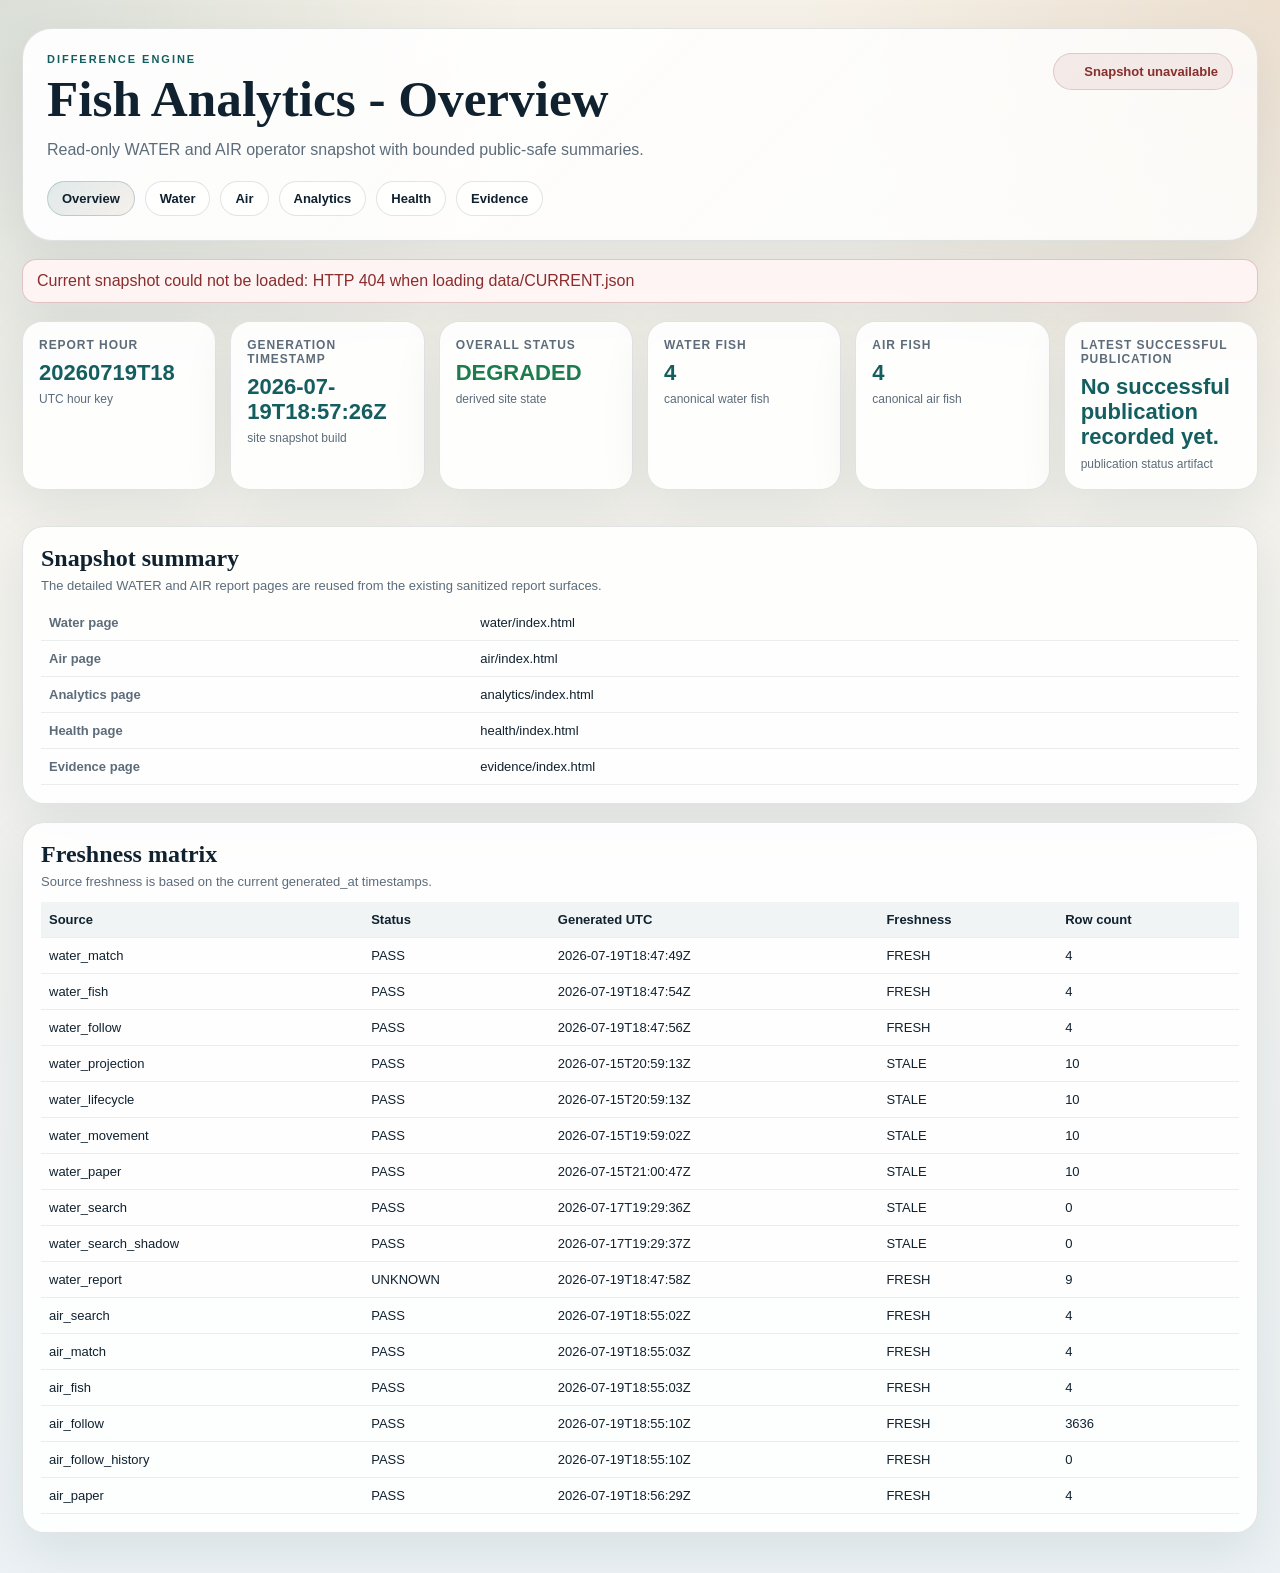
==== index.html @ 54f4c385 "site: add read-only WATER AIR analytics Pages publication" ====
<!doctype html>
<html lang="en">
<head>
  <meta charset="utf-8" />
  <meta name="viewport" content="width=device-width, initial-scale=1" />
  <title>Fish Analytics - Overview</title>
  <link rel="stylesheet" href="assets/app.css" />
</head>
<body>
  <div class="page-shell" data-page-root data-page="overview" data-generation-id="20260719T18-824c727a4629" data-snapshot-url="data/CURRENT.json">
    <header class="hero">
      <div class="hero-top">
        <div>
          <div class="eyebrow">Difference Engine</div>
          <h1>Fish Analytics - Overview</h1>
          <p class="lead">Read-only WATER and AIR operator snapshot with bounded public-safe summaries.</p>
        </div>
        <div class="snapshot-chip" data-snapshot-chip>Snapshot loading...</div>
      </div>
      <nav class="site-nav"><a class="active" href="">Overview</a><a class="" href="water/">Water</a><a class="" href="air/">Air</a><a class="" href="analytics/">Analytics</a><a class="" href="health/">Health</a><a class="" href="evidence/">Evidence</a></nav>
    </header>
    <div class="page-error" data-snapshot-error hidden></div>
    <main><div class="metric-grid">
            <article class="metric-card gold">
              <div class="metric-label">Report hour</div>
              <div class="metric-value">20260719T18</div>
              <div class="metric-detail">UTC hour key</div>
            </article>

            <article class="metric-card teal">
              <div class="metric-label">Generation timestamp</div>
              <div class="metric-value">2026-07-19T18:57:26Z</div>
              <div class="metric-detail">site snapshot build</div>
            </article>

            <article class="metric-card green">
              <div class="metric-label">Overall status</div>
              <div class="metric-value">DEGRADED</div>
              <div class="metric-detail">derived site state</div>
            </article>

            <article class="metric-card indigo">
              <div class="metric-label">Water fish</div>
              <div class="metric-value">4</div>
              <div class="metric-detail">canonical water fish</div>
            </article>

            <article class="metric-card indigo">
              <div class="metric-label">Air fish</div>
              <div class="metric-value">4</div>
              <div class="metric-detail">canonical air fish</div>
            </article>

            <article class="metric-card gold">
              <div class="metric-label">Latest successful publication</div>
              <div class="metric-value">No successful publication recorded yet.</div>
              <div class="metric-detail">publication status artifact</div>
            </article>
            </div>
    <section class="panel">
      <div class="panel-head">
        <h2>Snapshot summary</h2>
        <div class="subtitle">The detailed WATER and AIR report pages are reused from the existing sanitized report surfaces.</div>
      </div>
      <table class="kv-table"><tbody><tr><th>Water page</th><td>water/index.html</td></tr><tr><th>Air page</th><td>air/index.html</td></tr><tr><th>Analytics page</th><td>analytics/index.html</td></tr><tr><th>Health page</th><td>health/index.html</td></tr><tr><th>Evidence page</th><td>evidence/index.html</td></tr></tbody></table>
    </section>

    <section class="panel">
      <div class="panel-head">
        <h2>Freshness matrix</h2>
        <div class="subtitle">Source freshness is based on the current generated_at timestamps.</div>
      </div>
      <div class="table-wrap"><table class="data-table"><thead><tr><th>Source</th><th>Status</th><th>Generated UTC</th><th>Freshness</th><th>Row count</th></tr></thead><tbody><tr><td>water_match</td><td>PASS</td><td>2026-07-19T18:47:49Z</td><td>FRESH</td><td>4</td></tr><tr><td>water_fish</td><td>PASS</td><td>2026-07-19T18:47:54Z</td><td>FRESH</td><td>4</td></tr><tr><td>water_follow</td><td>PASS</td><td>2026-07-19T18:47:56Z</td><td>FRESH</td><td>4</td></tr><tr><td>water_projection</td><td>PASS</td><td>2026-07-15T20:59:13Z</td><td>STALE</td><td>10</td></tr><tr><td>water_lifecycle</td><td>PASS</td><td>2026-07-15T20:59:13Z</td><td>STALE</td><td>10</td></tr><tr><td>water_movement</td><td>PASS</td><td>2026-07-15T19:59:02Z</td><td>STALE</td><td>10</td></tr><tr><td>water_paper</td><td>PASS</td><td>2026-07-15T21:00:47Z</td><td>STALE</td><td>10</td></tr><tr><td>water_search</td><td>PASS</td><td>2026-07-17T19:29:36Z</td><td>STALE</td><td>0</td></tr><tr><td>water_search_shadow</td><td>PASS</td><td>2026-07-17T19:29:37Z</td><td>STALE</td><td>0</td></tr><tr><td>water_report</td><td>UNKNOWN</td><td>2026-07-19T18:47:58Z</td><td>FRESH</td><td>9</td></tr><tr><td>air_search</td><td>PASS</td><td>2026-07-19T18:55:02Z</td><td>FRESH</td><td>4</td></tr><tr><td>air_match</td><td>PASS</td><td>2026-07-19T18:55:03Z</td><td>FRESH</td><td>4</td></tr><tr><td>air_fish</td><td>PASS</td><td>2026-07-19T18:55:03Z</td><td>FRESH</td><td>4</td></tr><tr><td>air_follow</td><td>PASS</td><td>2026-07-19T18:55:10Z</td><td>FRESH</td><td>3636</td></tr><tr><td>air_follow_history</td><td>PASS</td><td>2026-07-19T18:55:10Z</td><td>FRESH</td><td>0</td></tr><tr><td>air_paper</td><td>PASS</td><td>2026-07-19T18:56:29Z</td><td>FRESH</td><td>4</td></tr></tbody></table></div>
    </section>
    </main>
  </div>
  <script type="module" src="assets/app.js" data-snapshot-url="data/CURRENT.json" data-generation-id="20260719T18-824c727a4629"></script>
</body>
</html>
---- assets/app.css ----
:root {
  color-scheme: light;
  --bg: #f6f1e8;
  --bg-2: #ebf1f4;
  --panel: rgba(255, 255, 255, 0.9);
  --text: #10212f;
  --muted: #5d6c7a;
  --accent: #145e60;
  --accent-2: #a15f22;
  --good: #1d7c4d;
  --warn: #b06a11;
  --bad: #8a2d2d;
  --border: rgba(16, 33, 47, 0.12);
  --shadow: 0 18px 50px rgba(16, 33, 47, 0.08);
}
* { box-sizing: border-box; }
html {
  background:
    radial-gradient(circle at top left, rgba(20, 94, 96, 0.12), transparent 26%),
    radial-gradient(circle at top right, rgba(161, 95, 34, 0.12), transparent 24%),
    linear-gradient(180deg, var(--bg), var(--bg-2));
}
body {
  margin: 0;
  min-height: 100vh;
  color: var(--text);
  font-family: "Avenir Next", "Segoe UI", "Trebuchet MS", sans-serif;
}
.page-shell { max-width: 1480px; margin: 0 auto; padding: 28px 22px 40px; }
.hero {
  background: linear-gradient(135deg, rgba(255,255,255,0.94), rgba(255,255,255,0.78));
  border: 1px solid var(--border);
  border-radius: 30px;
  box-shadow: var(--shadow);
  padding: 24px;
  margin-bottom: 18px;
}
.hero-top { display: flex; justify-content: space-between; align-items: flex-start; gap: 18px; }
.eyebrow {
  color: var(--accent);
  text-transform: uppercase;
  letter-spacing: 0.18em;
  font-size: 11px;
  font-weight: 800;
  margin-bottom: 8px;
}
h1 {
  margin: 0;
  font-family: "Iowan Old Style", "Palatino Linotype", Georgia, serif;
  font-size: clamp(30px, 4vw, 52px);
  line-height: 1.02;
}
.lead { margin: 12px 0 0; max-width: 980px; color: var(--muted); font-size: 16px; line-height: 1.6; }
.site-nav { display: flex; flex-wrap: wrap; gap: 10px; margin-top: 18px; }
.site-nav a {
  color: var(--text);
  text-decoration: none;
  border: 1px solid var(--border);
  background: rgba(255,255,255,0.72);
  border-radius: 999px;
  padding: 9px 14px;
  font-size: 13px;
  font-weight: 650;
}
.site-nav a.active {
  background: linear-gradient(135deg, rgba(20,94,96,0.12), rgba(161,95,34,0.08));
  border-color: rgba(20,94,96,0.22);
}
.snapshot-chip {
  min-width: 180px;
  text-align: right;
  font-size: 13px;
  font-weight: 700;
  color: var(--accent);
  background: rgba(20,94,96,0.08);
  border: 1px solid rgba(20,94,96,0.18);
  border-radius: 999px;
  padding: 10px 14px;
}
.page-error {
  border: 1px solid rgba(138, 45, 45, 0.24);
  background: rgba(255, 245, 245, 0.94);
  color: var(--bad);
  border-radius: 14px;
  padding: 12px 14px;
  margin: 12px 0 18px;
  box-shadow: var(--shadow);
}
main { display: grid; gap: 18px; }
.metric-grid { display: grid; grid-template-columns: repeat(auto-fit, minmax(170px, 1fr)); gap: 14px; margin-bottom: 18px; }
.metric-card {
  background: var(--panel);
  border: 1px solid var(--border);
  border-radius: 20px;
  padding: 16px;
  box-shadow: var(--shadow);
}
.metric-label {
  color: var(--muted);
  font-size: 12px;
  font-weight: 700;
  text-transform: uppercase;
  letter-spacing: 0.08em;
  margin-bottom: 8px;
}
.metric-value { font-size: 22px; font-weight: 800; line-height: 1.15; }
.metric-detail { margin-top: 6px; color: var(--muted); font-size: 12px; line-height: 1.4; }
.metric-card.green .metric-value { color: var(--good); }
.metric-card.amber .metric-value { color: var(--warn); }
.metric-card.red .metric-value { color: var(--bad); }
.metric-card.teal .metric-value,
.metric-card.blue .metric-value,
.metric-card.indigo .metric-value,
.metric-card.gold .metric-value { color: var(--accent); }
.panel {
  background: var(--panel);
  border: 1px solid var(--border);
  border-radius: 22px;
  box-shadow: var(--shadow);
  padding: 18px;
}
.panel-head { margin-bottom: 10px; }
.panel-head h2 { margin: 0; font-family: "Iowan Old Style", "Palatino Linotype", Georgia, serif; font-size: 24px; }
.subtitle { color: var(--muted); font-size: 13px; line-height: 1.5; margin-top: 4px; }
.kv-table, .data-table { width: 100%; border-collapse: collapse; }
.kv-table th, .kv-table td, .data-table th, .data-table td { padding: 10px 8px; text-align: left; vertical-align: top; border-bottom: 1px solid rgba(16,33,47,0.08); font-size: 13px; }
.kv-table th { width: 36%; color: var(--muted); font-weight: 700; }
.table-wrap { overflow-x: auto; }
.data-table thead th { background: rgba(20,94,96,0.06); color: var(--text); font-weight: 800; }
.empty { color: var(--muted); padding: 10px 0 2px; }
.chart { display: grid; gap: 10px; padding-top: 8px; }
.chart-row { display: grid; grid-template-columns: minmax(120px, 240px) 1fr 56px; gap: 12px; align-items: center; }
.chart-label { font-size: 13px; color: var(--text); font-weight: 650; }
.chart-track { height: 12px; background: rgba(16,33,47,0.08); border-radius: 999px; overflow: hidden; }
.chart-fill { height: 100%; border-radius: inherit; background: linear-gradient(90deg, rgba(20,94,96,0.92), rgba(161,95,34,0.92)); }
.chart-value { font-size: 12px; color: var(--muted); text-align: right; }
@media (max-width: 720px) {
  .hero-top { flex-direction: column; }
  .snapshot-chip { text-align: left; width: 100%; }
  .chart-row { grid-template-columns: 1fr; }
}
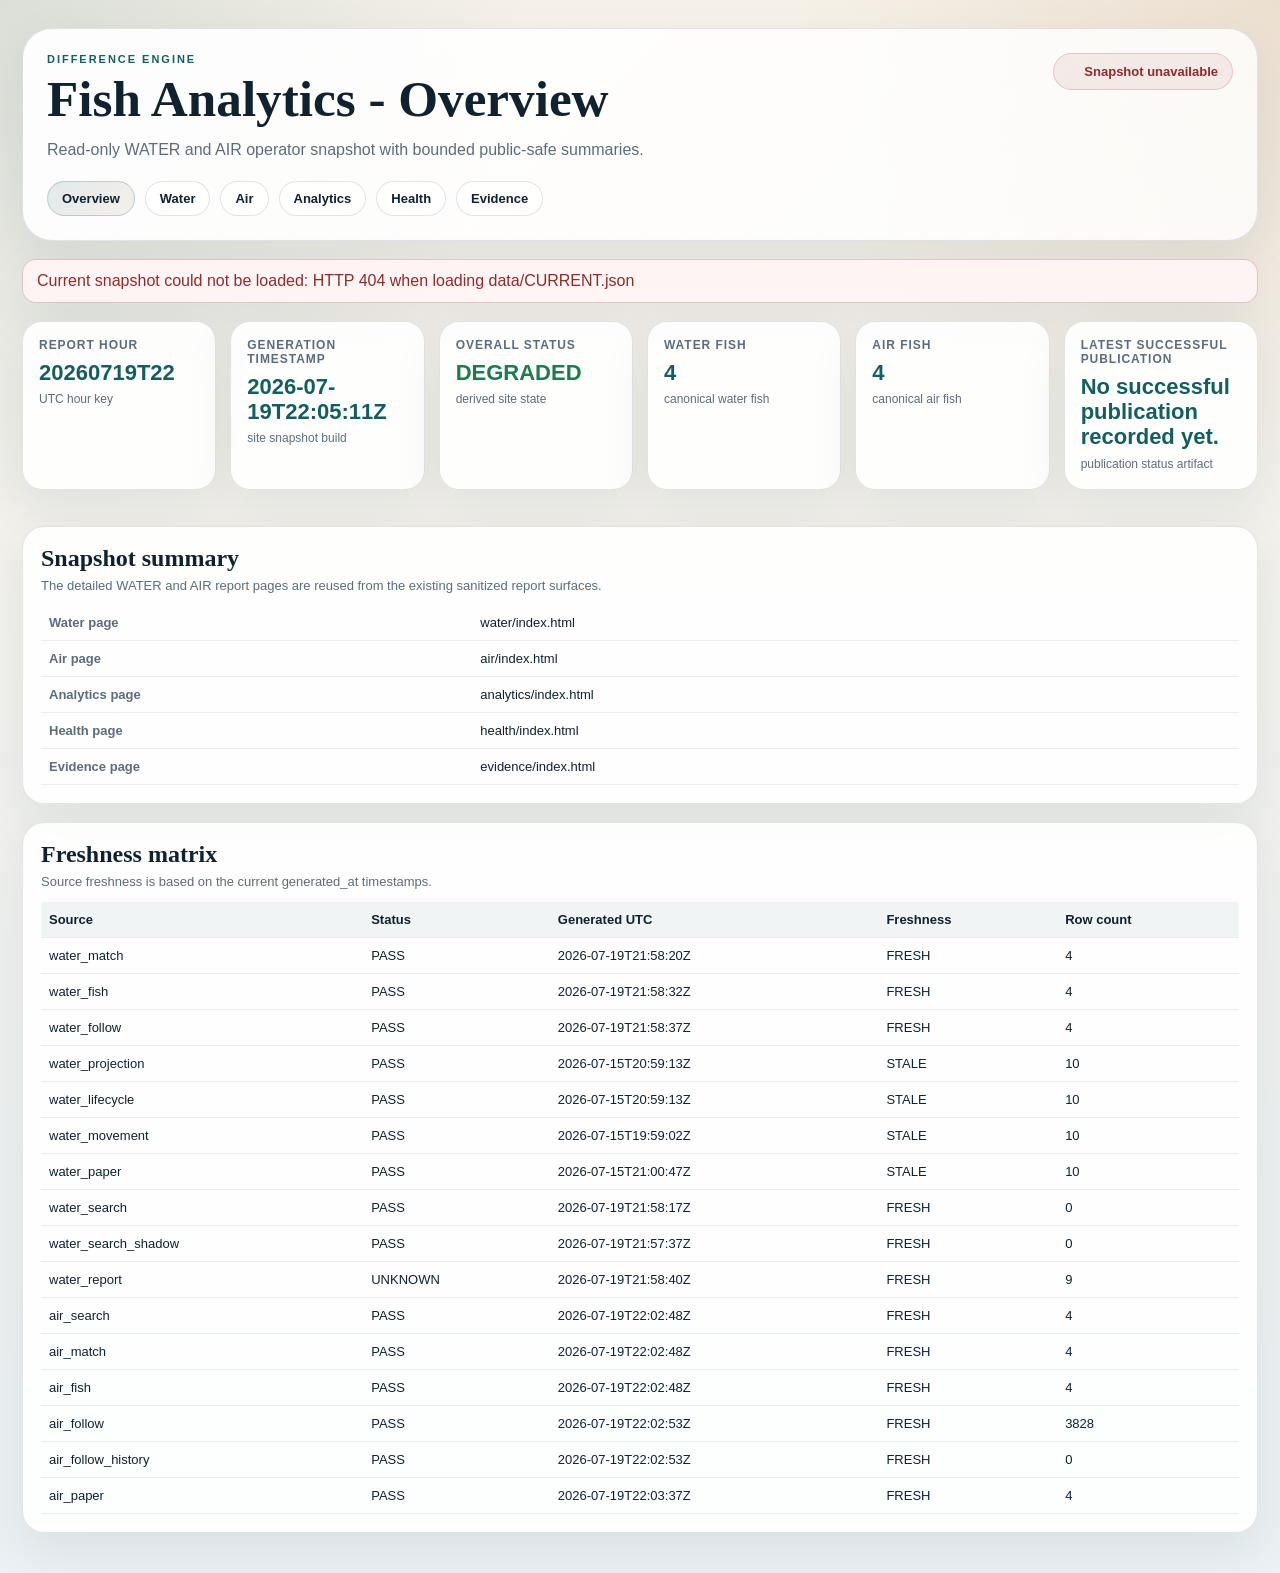
==== commit 6dc19beb: "site: fix generation-scoped snapshot loading" ====
--- a/index.html
+++ b/index.html
@@ -7,7 +7,7 @@
   <link rel="stylesheet" href="assets/app.css" />
 </head>
 <body>
-  <div class="page-shell" data-page-root data-page="overview" data-generation-id="20260719T18-824c727a4629" data-snapshot-url="data/CURRENT.json">
+  <div class="page-shell" data-page-root data-page="overview" data-generation-id="20260719T22-01fe90e15b01" data-snapshot-url="data/CURRENT.json">
     <header class="hero">
       <div class="hero-top">
         <div>
@@ -23,13 +23,13 @@
     <main><div class="metric-grid">
             <article class="metric-card gold">
               <div class="metric-label">Report hour</div>
-              <div class="metric-value">20260719T18</div>
+              <div class="metric-value">20260719T22</div>
               <div class="metric-detail">UTC hour key</div>
             </article>
 
             <article class="metric-card teal">
               <div class="metric-label">Generation timestamp</div>
-              <div class="metric-value">2026-07-19T18:57:26Z</div>
+              <div class="metric-value">2026-07-19T22:05:11Z</div>
               <div class="metric-detail">site snapshot build</div>
             </article>
 
@@ -70,10 +70,10 @@
         <h2>Freshness matrix</h2>
         <div class="subtitle">Source freshness is based on the current generated_at timestamps.</div>
       </div>
-      <div class="table-wrap"><table class="data-table"><thead><tr><th>Source</th><th>Status</th><th>Generated UTC</th><th>Freshness</th><th>Row count</th></tr></thead><tbody><tr><td>water_match</td><td>PASS</td><td>2026-07-19T18:47:49Z</td><td>FRESH</td><td>4</td></tr><tr><td>water_fish</td><td>PASS</td><td>2026-07-19T18:47:54Z</td><td>FRESH</td><td>4</td></tr><tr><td>water_follow</td><td>PASS</td><td>2026-07-19T18:47:56Z</td><td>FRESH</td><td>4</td></tr><tr><td>water_projection</td><td>PASS</td><td>2026-07-15T20:59:13Z</td><td>STALE</td><td>10</td></tr><tr><td>water_lifecycle</td><td>PASS</td><td>2026-07-15T20:59:13Z</td><td>STALE</td><td>10</td></tr><tr><td>water_movement</td><td>PASS</td><td>2026-07-15T19:59:02Z</td><td>STALE</td><td>10</td></tr><tr><td>water_paper</td><td>PASS</td><td>2026-07-15T21:00:47Z</td><td>STALE</td><td>10</td></tr><tr><td>water_search</td><td>PASS</td><td>2026-07-17T19:29:36Z</td><td>STALE</td><td>0</td></tr><tr><td>water_search_shadow</td><td>PASS</td><td>2026-07-17T19:29:37Z</td><td>STALE</td><td>0</td></tr><tr><td>water_report</td><td>UNKNOWN</td><td>2026-07-19T18:47:58Z</td><td>FRESH</td><td>9</td></tr><tr><td>air_search</td><td>PASS</td><td>2026-07-19T18:55:02Z</td><td>FRESH</td><td>4</td></tr><tr><td>air_match</td><td>PASS</td><td>2026-07-19T18:55:03Z</td><td>FRESH</td><td>4</td></tr><tr><td>air_fish</td><td>PASS</td><td>2026-07-19T18:55:03Z</td><td>FRESH</td><td>4</td></tr><tr><td>air_follow</td><td>PASS</td><td>2026-07-19T18:55:10Z</td><td>FRESH</td><td>3636</td></tr><tr><td>air_follow_history</td><td>PASS</td><td>2026-07-19T18:55:10Z</td><td>FRESH</td><td>0</td></tr><tr><td>air_paper</td><td>PASS</td><td>2026-07-19T18:56:29Z</td><td>FRESH</td><td>4</td></tr></tbody></table></div>
+      <div class="table-wrap"><table class="data-table"><thead><tr><th>Source</th><th>Status</th><th>Generated UTC</th><th>Freshness</th><th>Row count</th></tr></thead><tbody><tr><td>water_match</td><td>PASS</td><td>2026-07-19T21:58:20Z</td><td>FRESH</td><td>4</td></tr><tr><td>water_fish</td><td>PASS</td><td>2026-07-19T21:58:32Z</td><td>FRESH</td><td>4</td></tr><tr><td>water_follow</td><td>PASS</td><td>2026-07-19T21:58:37Z</td><td>FRESH</td><td>4</td></tr><tr><td>water_projection</td><td>PASS</td><td>2026-07-15T20:59:13Z</td><td>STALE</td><td>10</td></tr><tr><td>water_lifecycle</td><td>PASS</td><td>2026-07-15T20:59:13Z</td><td>STALE</td><td>10</td></tr><tr><td>water_movement</td><td>PASS</td><td>2026-07-15T19:59:02Z</td><td>STALE</td><td>10</td></tr><tr><td>water_paper</td><td>PASS</td><td>2026-07-15T21:00:47Z</td><td>STALE</td><td>10</td></tr><tr><td>water_search</td><td>PASS</td><td>2026-07-19T21:58:17Z</td><td>FRESH</td><td>0</td></tr><tr><td>water_search_shadow</td><td>PASS</td><td>2026-07-19T21:57:37Z</td><td>FRESH</td><td>0</td></tr><tr><td>water_report</td><td>UNKNOWN</td><td>2026-07-19T21:58:40Z</td><td>FRESH</td><td>9</td></tr><tr><td>air_search</td><td>PASS</td><td>2026-07-19T22:02:48Z</td><td>FRESH</td><td>4</td></tr><tr><td>air_match</td><td>PASS</td><td>2026-07-19T22:02:48Z</td><td>FRESH</td><td>4</td></tr><tr><td>air_fish</td><td>PASS</td><td>2026-07-19T22:02:48Z</td><td>FRESH</td><td>4</td></tr><tr><td>air_follow</td><td>PASS</td><td>2026-07-19T22:02:53Z</td><td>FRESH</td><td>3828</td></tr><tr><td>air_follow_history</td><td>PASS</td><td>2026-07-19T22:02:53Z</td><td>FRESH</td><td>0</td></tr><tr><td>air_paper</td><td>PASS</td><td>2026-07-19T22:03:37Z</td><td>FRESH</td><td>4</td></tr></tbody></table></div>
     </section>
     </main>
   </div>
-  <script type="module" src="assets/app.js" data-snapshot-url="data/CURRENT.json" data-generation-id="20260719T18-824c727a4629"></script>
+  <script type="module" src="assets/app.js" data-snapshot-url="data/CURRENT.json" data-generation-id="20260719T22-01fe90e15b01"></script>
 </body>
 </html>
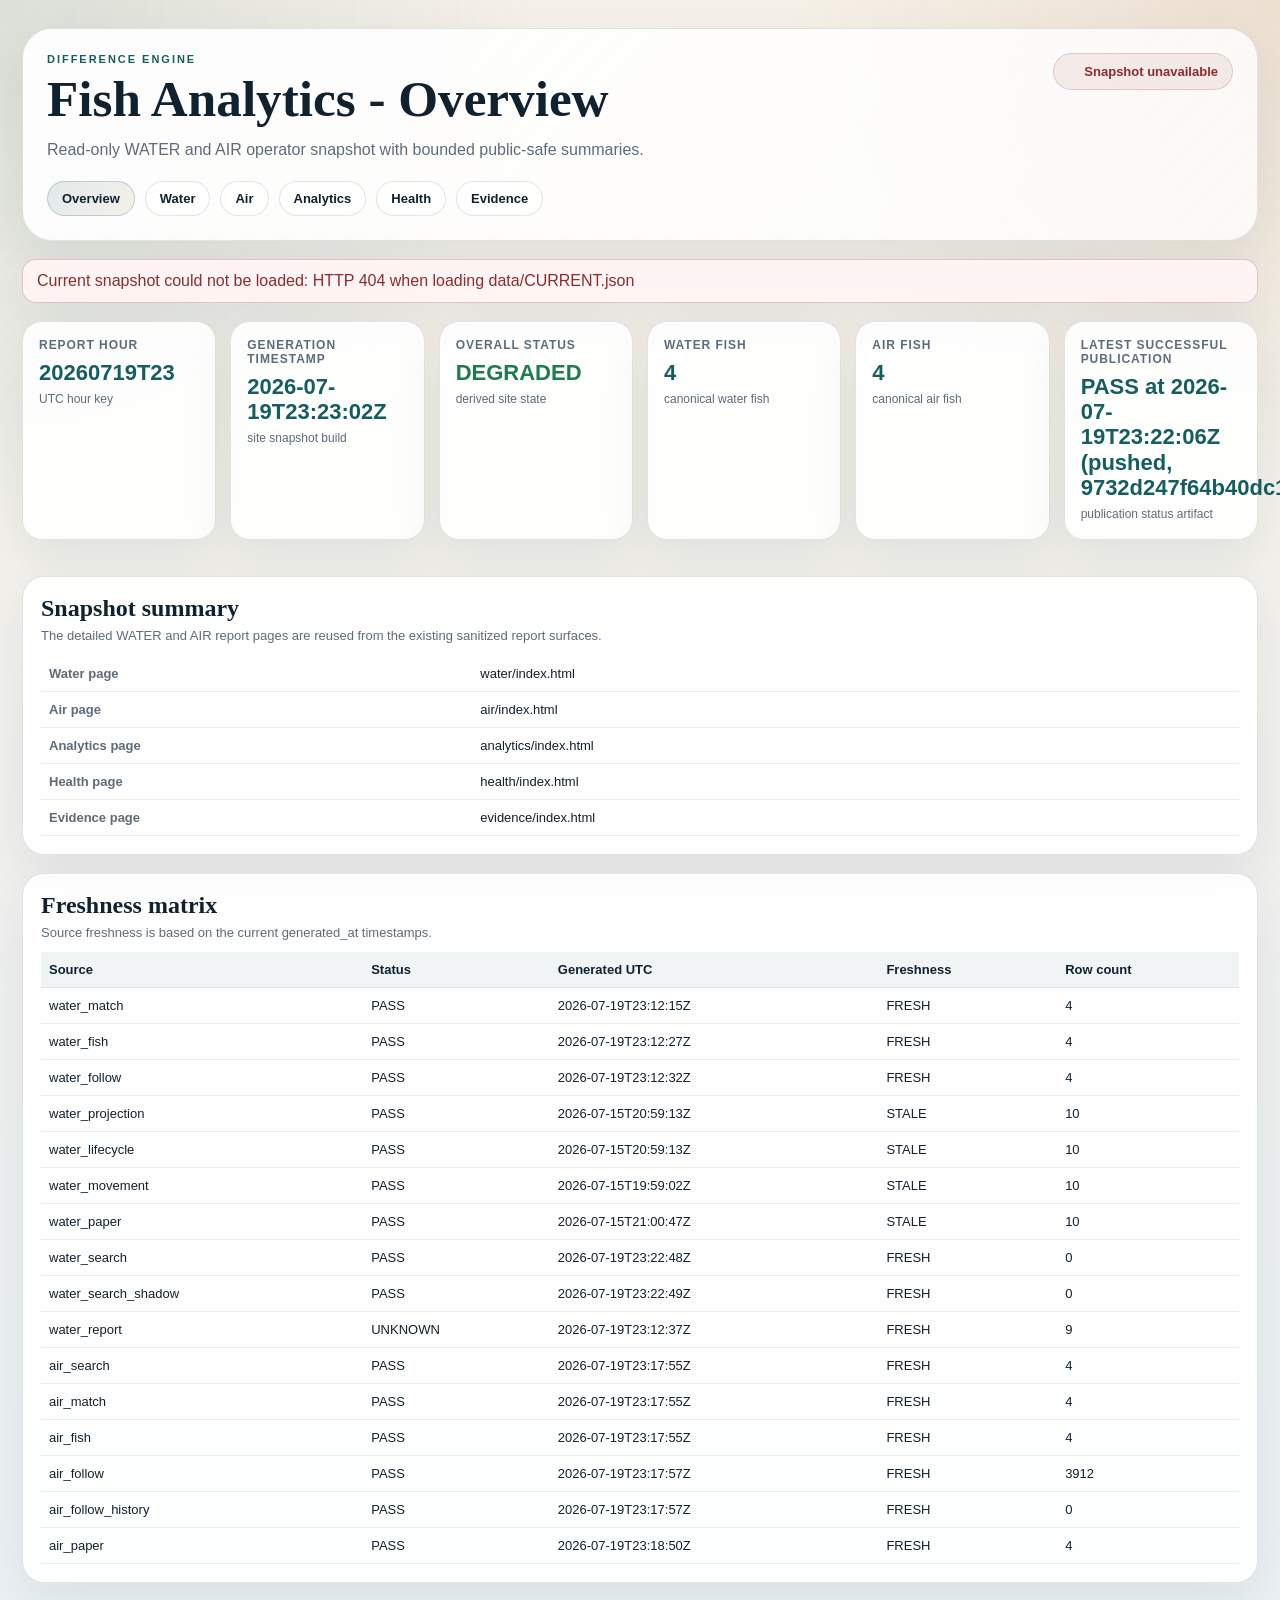
==== commit 7ab286af: "site: add read-only WATER AIR analytics Pages publication 20260719T23-13028dd98888" ====
--- a/index.html
+++ b/index.html
@@ -7,7 +7,7 @@
   <link rel="stylesheet" href="assets/app.css" />
 </head>
 <body>
-  <div class="page-shell" data-page-root data-page="overview" data-generation-id="20260719T22-01fe90e15b01" data-snapshot-url="data/CURRENT.json">
+  <div class="page-shell" data-page-root data-page="overview" data-generation-id="20260719T23-13028dd98888" data-snapshot-url="data/CURRENT.json">
     <header class="hero">
       <div class="hero-top">
         <div>
@@ -23,13 +23,13 @@
     <main><div class="metric-grid">
             <article class="metric-card gold">
               <div class="metric-label">Report hour</div>
-              <div class="metric-value">20260719T22</div>
+              <div class="metric-value">20260719T23</div>
               <div class="metric-detail">UTC hour key</div>
             </article>
 
             <article class="metric-card teal">
               <div class="metric-label">Generation timestamp</div>
-              <div class="metric-value">2026-07-19T22:05:11Z</div>
+              <div class="metric-value">2026-07-19T23:23:02Z</div>
               <div class="metric-detail">site snapshot build</div>
             </article>
 
@@ -53,7 +53,7 @@
 
             <article class="metric-card gold">
               <div class="metric-label">Latest successful publication</div>
-              <div class="metric-value">No successful publication recorded yet.</div>
+              <div class="metric-value">PASS at 2026-07-19T23:22:06Z (pushed, 9732d247f64b40dc1adfef56c1f4ad7d6ef38598)</div>
               <div class="metric-detail">publication status artifact</div>
             </article>
             </div>
@@ -70,10 +70,10 @@
         <h2>Freshness matrix</h2>
         <div class="subtitle">Source freshness is based on the current generated_at timestamps.</div>
       </div>
-      <div class="table-wrap"><table class="data-table"><thead><tr><th>Source</th><th>Status</th><th>Generated UTC</th><th>Freshness</th><th>Row count</th></tr></thead><tbody><tr><td>water_match</td><td>PASS</td><td>2026-07-19T21:58:20Z</td><td>FRESH</td><td>4</td></tr><tr><td>water_fish</td><td>PASS</td><td>2026-07-19T21:58:32Z</td><td>FRESH</td><td>4</td></tr><tr><td>water_follow</td><td>PASS</td><td>2026-07-19T21:58:37Z</td><td>FRESH</td><td>4</td></tr><tr><td>water_projection</td><td>PASS</td><td>2026-07-15T20:59:13Z</td><td>STALE</td><td>10</td></tr><tr><td>water_lifecycle</td><td>PASS</td><td>2026-07-15T20:59:13Z</td><td>STALE</td><td>10</td></tr><tr><td>water_movement</td><td>PASS</td><td>2026-07-15T19:59:02Z</td><td>STALE</td><td>10</td></tr><tr><td>water_paper</td><td>PASS</td><td>2026-07-15T21:00:47Z</td><td>STALE</td><td>10</td></tr><tr><td>water_search</td><td>PASS</td><td>2026-07-19T21:58:17Z</td><td>FRESH</td><td>0</td></tr><tr><td>water_search_shadow</td><td>PASS</td><td>2026-07-19T21:57:37Z</td><td>FRESH</td><td>0</td></tr><tr><td>water_report</td><td>UNKNOWN</td><td>2026-07-19T21:58:40Z</td><td>FRESH</td><td>9</td></tr><tr><td>air_search</td><td>PASS</td><td>2026-07-19T22:02:48Z</td><td>FRESH</td><td>4</td></tr><tr><td>air_match</td><td>PASS</td><td>2026-07-19T22:02:48Z</td><td>FRESH</td><td>4</td></tr><tr><td>air_fish</td><td>PASS</td><td>2026-07-19T22:02:48Z</td><td>FRESH</td><td>4</td></tr><tr><td>air_follow</td><td>PASS</td><td>2026-07-19T22:02:53Z</td><td>FRESH</td><td>3828</td></tr><tr><td>air_follow_history</td><td>PASS</td><td>2026-07-19T22:02:53Z</td><td>FRESH</td><td>0</td></tr><tr><td>air_paper</td><td>PASS</td><td>2026-07-19T22:03:37Z</td><td>FRESH</td><td>4</td></tr></tbody></table></div>
+      <div class="table-wrap"><table class="data-table"><thead><tr><th>Source</th><th>Status</th><th>Generated UTC</th><th>Freshness</th><th>Row count</th></tr></thead><tbody><tr><td>water_match</td><td>PASS</td><td>2026-07-19T23:12:15Z</td><td>FRESH</td><td>4</td></tr><tr><td>water_fish</td><td>PASS</td><td>2026-07-19T23:12:27Z</td><td>FRESH</td><td>4</td></tr><tr><td>water_follow</td><td>PASS</td><td>2026-07-19T23:12:32Z</td><td>FRESH</td><td>4</td></tr><tr><td>water_projection</td><td>PASS</td><td>2026-07-15T20:59:13Z</td><td>STALE</td><td>10</td></tr><tr><td>water_lifecycle</td><td>PASS</td><td>2026-07-15T20:59:13Z</td><td>STALE</td><td>10</td></tr><tr><td>water_movement</td><td>PASS</td><td>2026-07-15T19:59:02Z</td><td>STALE</td><td>10</td></tr><tr><td>water_paper</td><td>PASS</td><td>2026-07-15T21:00:47Z</td><td>STALE</td><td>10</td></tr><tr><td>water_search</td><td>PASS</td><td>2026-07-19T23:22:48Z</td><td>FRESH</td><td>0</td></tr><tr><td>water_search_shadow</td><td>PASS</td><td>2026-07-19T23:22:49Z</td><td>FRESH</td><td>0</td></tr><tr><td>water_report</td><td>UNKNOWN</td><td>2026-07-19T23:12:37Z</td><td>FRESH</td><td>9</td></tr><tr><td>air_search</td><td>PASS</td><td>2026-07-19T23:17:55Z</td><td>FRESH</td><td>4</td></tr><tr><td>air_match</td><td>PASS</td><td>2026-07-19T23:17:55Z</td><td>FRESH</td><td>4</td></tr><tr><td>air_fish</td><td>PASS</td><td>2026-07-19T23:17:55Z</td><td>FRESH</td><td>4</td></tr><tr><td>air_follow</td><td>PASS</td><td>2026-07-19T23:17:57Z</td><td>FRESH</td><td>3912</td></tr><tr><td>air_follow_history</td><td>PASS</td><td>2026-07-19T23:17:57Z</td><td>FRESH</td><td>0</td></tr><tr><td>air_paper</td><td>PASS</td><td>2026-07-19T23:18:50Z</td><td>FRESH</td><td>4</td></tr></tbody></table></div>
     </section>
     </main>
   </div>
-  <script type="module" src="assets/app.js" data-snapshot-url="data/CURRENT.json" data-generation-id="20260719T22-01fe90e15b01"></script>
+  <script type="module" src="assets/app.js" data-snapshot-url="data/CURRENT.json" data-generation-id="20260719T23-13028dd98888"></script>
 </body>
 </html>
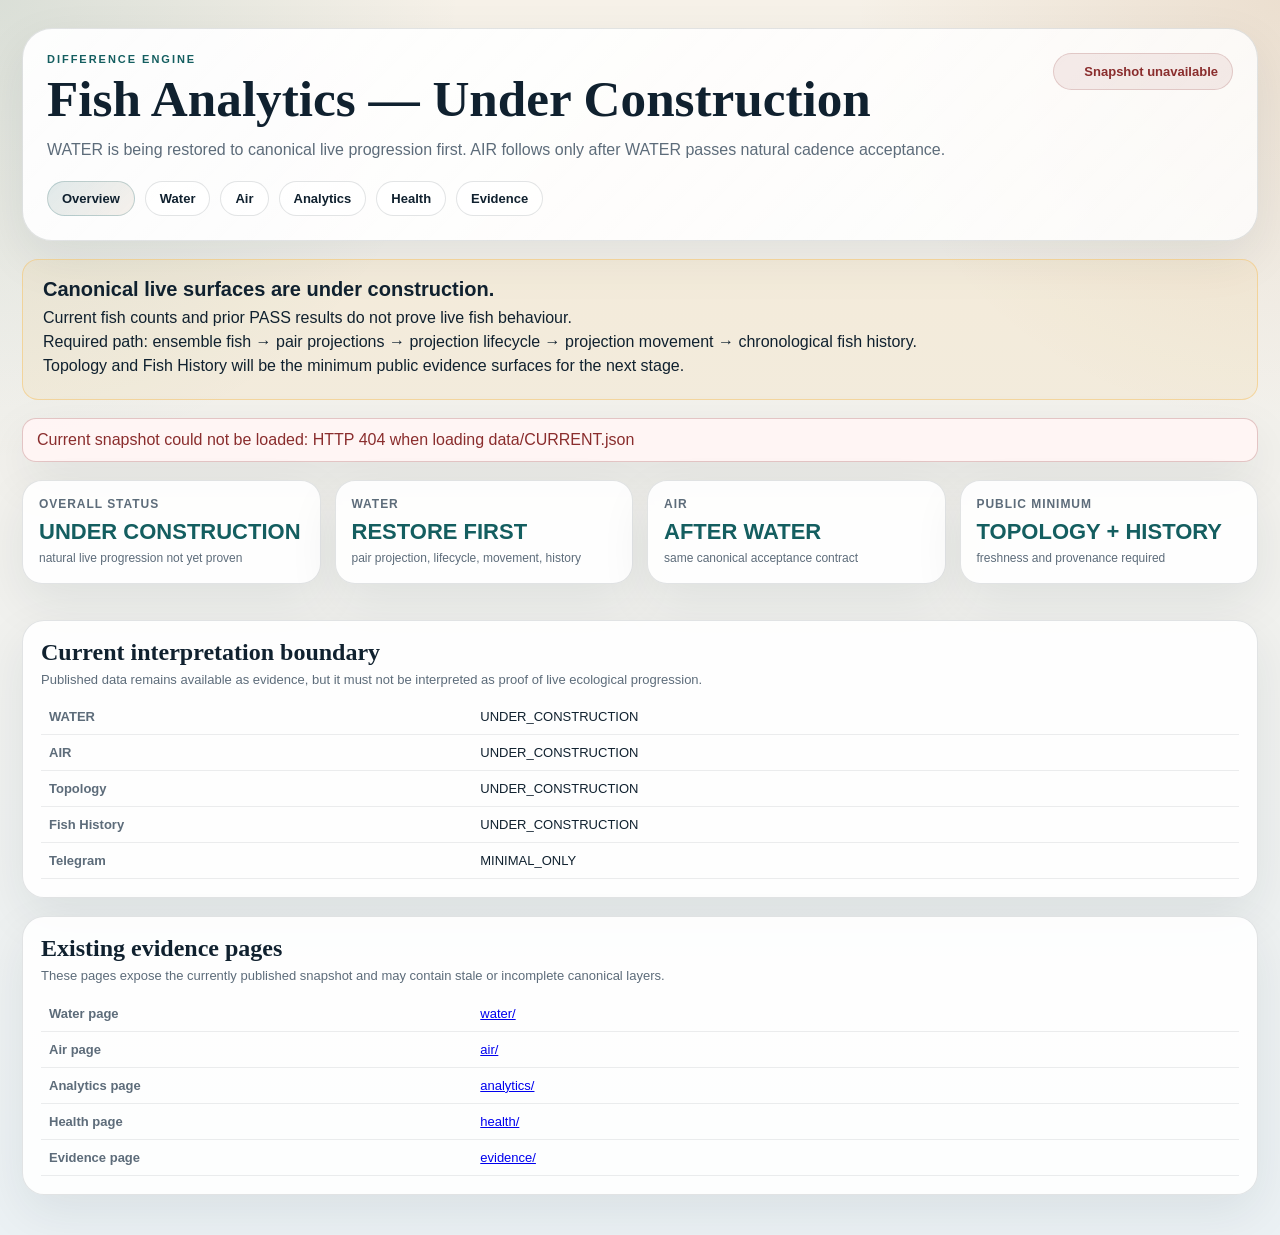
==== commit cd561a56: "site: mark fish topology and history under construction" ====
--- a/index.html
+++ b/index.html
@@ -3,8 +3,13 @@
 <head>
   <meta charset="utf-8" />
   <meta name="viewport" content="width=device-width, initial-scale=1" />
-  <title>Fish Analytics - Overview</title>
+  <title>Difference Engine — Under Construction</title>
   <link rel="stylesheet" href="assets/app.css" />
+  <style>
+    .construction-banner { margin: 18px 0; padding: 18px 20px; border: 1px solid rgba(246,195,106,.55); border-radius: 16px; background: rgba(246,195,106,.12); }
+    .construction-banner strong { display:block; font-size: 20px; margin-bottom: 8px; }
+    .construction-banner p { margin: 6px 0; }
+  </style>
 </head>
 <body>
   <div class="page-shell" data-page-root data-page="overview" data-generation-id="20260719T23-13028dd98888" data-snapshot-url="data/CURRENT.json">
@@ -12,66 +17,45 @@
       <div class="hero-top">
         <div>
           <div class="eyebrow">Difference Engine</div>
-          <h1>Fish Analytics - Overview</h1>
-          <p class="lead">Read-only WATER and AIR operator snapshot with bounded public-safe summaries.</p>
+          <h1>Fish Analytics — Under Construction</h1>
+          <p class="lead">WATER is being restored to canonical live progression first. AIR follows only after WATER passes natural cadence acceptance.</p>
         </div>
         <div class="snapshot-chip" data-snapshot-chip>Snapshot loading...</div>
       </div>
-      <nav class="site-nav"><a class="active" href="">Overview</a><a class="" href="water/">Water</a><a class="" href="air/">Air</a><a class="" href="analytics/">Analytics</a><a class="" href="health/">Health</a><a class="" href="evidence/">Evidence</a></nav>
+      <nav class="site-nav"><a class="active" href="">Overview</a><a href="water/">Water</a><a href="air/">Air</a><a href="analytics/">Analytics</a><a href="health/">Health</a><a href="evidence/">Evidence</a></nav>
     </header>
+
+    <div class="construction-banner">
+      <strong>Canonical live surfaces are under construction.</strong>
+      <p>Current fish counts and prior PASS results do not prove live fish behaviour.</p>
+      <p>Required path: ensemble fish → pair projections → projection lifecycle → projection movement → chronological fish history.</p>
+      <p>Topology and Fish History will be the minimum public evidence surfaces for the next stage.</p>
+    </div>
+
     <div class="page-error" data-snapshot-error hidden></div>
-    <main><div class="metric-grid">
-            <article class="metric-card gold">
-              <div class="metric-label">Report hour</div>
-              <div class="metric-value">20260719T23</div>
-              <div class="metric-detail">UTC hour key</div>
-            </article>
+    <main>
+      <div class="metric-grid">
+        <article class="metric-card gold"><div class="metric-label">Overall status</div><div class="metric-value">UNDER CONSTRUCTION</div><div class="metric-detail">natural live progression not yet proven</div></article>
+        <article class="metric-card indigo"><div class="metric-label">WATER</div><div class="metric-value">RESTORE FIRST</div><div class="metric-detail">pair projection, lifecycle, movement, history</div></article>
+        <article class="metric-card indigo"><div class="metric-label">AIR</div><div class="metric-value">AFTER WATER</div><div class="metric-detail">same canonical acceptance contract</div></article>
+        <article class="metric-card teal"><div class="metric-label">Public minimum</div><div class="metric-value">TOPOLOGY + HISTORY</div><div class="metric-detail">freshness and provenance required</div></article>
+      </div>
 
-            <article class="metric-card teal">
-              <div class="metric-label">Generation timestamp</div>
-              <div class="metric-value">2026-07-19T23:23:02Z</div>
-              <div class="metric-detail">site snapshot build</div>
-            </article>
+      <section class="panel">
+        <div class="panel-head"><h2>Current interpretation boundary</h2><div class="subtitle">Published data remains available as evidence, but it must not be interpreted as proof of live ecological progression.</div></div>
+        <table class="kv-table"><tbody>
+          <tr><th>WATER</th><td>UNDER_CONSTRUCTION</td></tr>
+          <tr><th>AIR</th><td>UNDER_CONSTRUCTION</td></tr>
+          <tr><th>Topology</th><td>UNDER_CONSTRUCTION</td></tr>
+          <tr><th>Fish History</th><td>UNDER_CONSTRUCTION</td></tr>
+          <tr><th>Telegram</th><td>MINIMAL_ONLY</td></tr>
+        </tbody></table>
+      </section>
 
-            <article class="metric-card green">
-              <div class="metric-label">Overall status</div>
-              <div class="metric-value">DEGRADED</div>
-              <div class="metric-detail">derived site state</div>
-            </article>
-
-            <article class="metric-card indigo">
-              <div class="metric-label">Water fish</div>
-              <div class="metric-value">4</div>
-              <div class="metric-detail">canonical water fish</div>
-            </article>
-
-            <article class="metric-card indigo">
-              <div class="metric-label">Air fish</div>
-              <div class="metric-value">4</div>
-              <div class="metric-detail">canonical air fish</div>
-            </article>
-
-            <article class="metric-card gold">
-              <div class="metric-label">Latest successful publication</div>
-              <div class="metric-value">PASS at 2026-07-19T23:22:06Z (pushed, 9732d247f64b40dc1adfef56c1f4ad7d6ef38598)</div>
-              <div class="metric-detail">publication status artifact</div>
-            </article>
-            </div>
-    <section class="panel">
-      <div class="panel-head">
-        <h2>Snapshot summary</h2>
-        <div class="subtitle">The detailed WATER and AIR report pages are reused from the existing sanitized report surfaces.</div>
-      </div>
-      <table class="kv-table"><tbody><tr><th>Water page</th><td>water/index.html</td></tr><tr><th>Air page</th><td>air/index.html</td></tr><tr><th>Analytics page</th><td>analytics/index.html</td></tr><tr><th>Health page</th><td>health/index.html</td></tr><tr><th>Evidence page</th><td>evidence/index.html</td></tr></tbody></table>
-    </section>
-
-    <section class="panel">
-      <div class="panel-head">
-        <h2>Freshness matrix</h2>
-        <div class="subtitle">Source freshness is based on the current generated_at timestamps.</div>
-      </div>
-      <div class="table-wrap"><table class="data-table"><thead><tr><th>Source</th><th>Status</th><th>Generated UTC</th><th>Freshness</th><th>Row count</th></tr></thead><tbody><tr><td>water_match</td><td>PASS</td><td>2026-07-19T23:12:15Z</td><td>FRESH</td><td>4</td></tr><tr><td>water_fish</td><td>PASS</td><td>2026-07-19T23:12:27Z</td><td>FRESH</td><td>4</td></tr><tr><td>water_follow</td><td>PASS</td><td>2026-07-19T23:12:32Z</td><td>FRESH</td><td>4</td></tr><tr><td>water_projection</td><td>PASS</td><td>2026-07-15T20:59:13Z</td><td>STALE</td><td>10</td></tr><tr><td>water_lifecycle</td><td>PASS</td><td>2026-07-15T20:59:13Z</td><td>STALE</td><td>10</td></tr><tr><td>water_movement</td><td>PASS</td><td>2026-07-15T19:59:02Z</td><td>STALE</td><td>10</td></tr><tr><td>water_paper</td><td>PASS</td><td>2026-07-15T21:00:47Z</td><td>STALE</td><td>10</td></tr><tr><td>water_search</td><td>PASS</td><td>2026-07-19T23:22:48Z</td><td>FRESH</td><td>0</td></tr><tr><td>water_search_shadow</td><td>PASS</td><td>2026-07-19T23:22:49Z</td><td>FRESH</td><td>0</td></tr><tr><td>water_report</td><td>UNKNOWN</td><td>2026-07-19T23:12:37Z</td><td>FRESH</td><td>9</td></tr><tr><td>air_search</td><td>PASS</td><td>2026-07-19T23:17:55Z</td><td>FRESH</td><td>4</td></tr><tr><td>air_match</td><td>PASS</td><td>2026-07-19T23:17:55Z</td><td>FRESH</td><td>4</td></tr><tr><td>air_fish</td><td>PASS</td><td>2026-07-19T23:17:55Z</td><td>FRESH</td><td>4</td></tr><tr><td>air_follow</td><td>PASS</td><td>2026-07-19T23:17:57Z</td><td>FRESH</td><td>3912</td></tr><tr><td>air_follow_history</td><td>PASS</td><td>2026-07-19T23:17:57Z</td><td>FRESH</td><td>0</td></tr><tr><td>air_paper</td><td>PASS</td><td>2026-07-19T23:18:50Z</td><td>FRESH</td><td>4</td></tr></tbody></table></div>
-    </section>
+      <section class="panel">
+        <div class="panel-head"><h2>Existing evidence pages</h2><div class="subtitle">These pages expose the currently published snapshot and may contain stale or incomplete canonical layers.</div></div>
+        <table class="kv-table"><tbody><tr><th>Water page</th><td><a href="water/">water/</a></td></tr><tr><th>Air page</th><td><a href="air/">air/</a></td></tr><tr><th>Analytics page</th><td><a href="analytics/">analytics/</a></td></tr><tr><th>Health page</th><td><a href="health/">health/</a></td></tr><tr><th>Evidence page</th><td><a href="evidence/">evidence/</a></td></tr></tbody></table>
+      </section>
     </main>
   </div>
   <script type="module" src="assets/app.js" data-snapshot-url="data/CURRENT.json" data-generation-id="20260719T23-13028dd98888"></script>
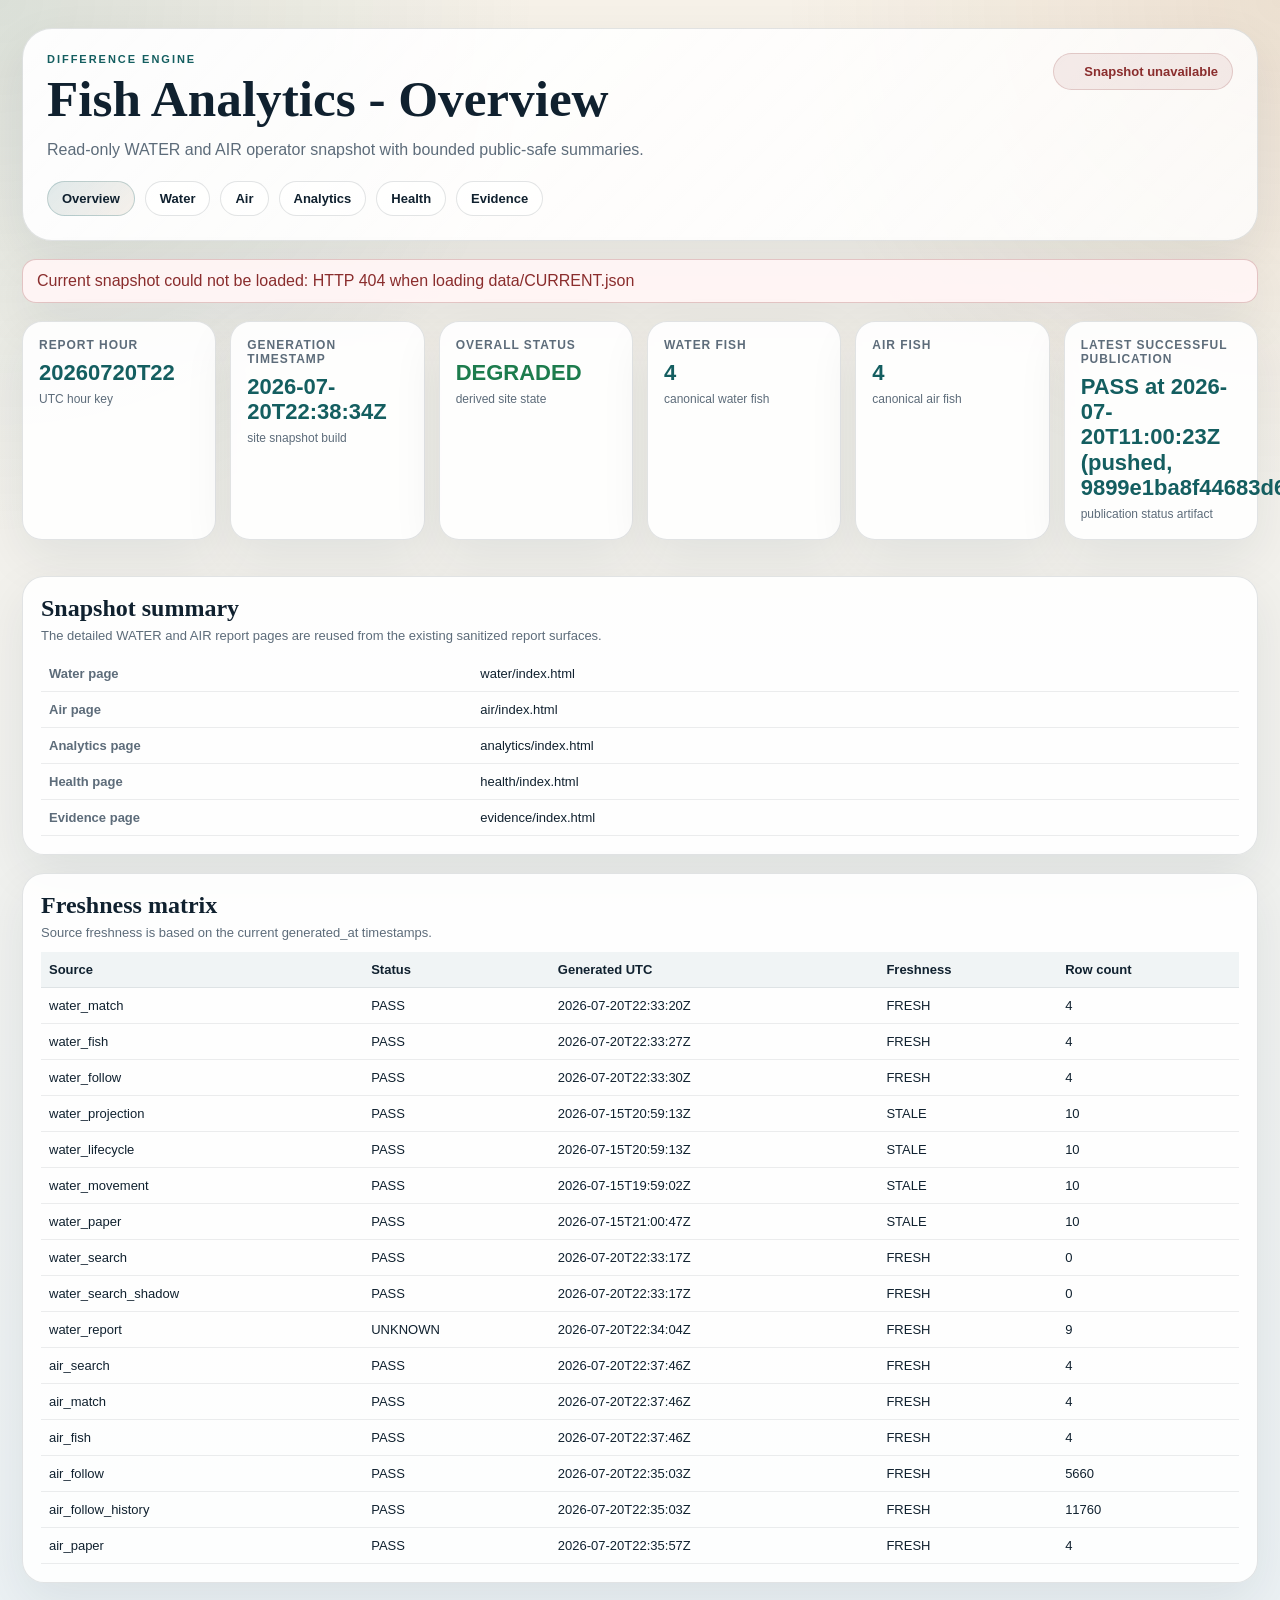
==== commit 9dd0c364: "site: add read-only WATER AIR analytics Pages publication 20260720T22-ddba204bbffa" ====
--- a/index.html
+++ b/index.html
@@ -3,61 +3,77 @@
 <head>
   <meta charset="utf-8" />
   <meta name="viewport" content="width=device-width, initial-scale=1" />
-  <title>Difference Engine — Under Construction</title>
+  <title>Fish Analytics - Overview</title>
   <link rel="stylesheet" href="assets/app.css" />
-  <style>
-    .construction-banner { margin: 18px 0; padding: 18px 20px; border: 1px solid rgba(246,195,106,.55); border-radius: 16px; background: rgba(246,195,106,.12); }
-    .construction-banner strong { display:block; font-size: 20px; margin-bottom: 8px; }
-    .construction-banner p { margin: 6px 0; }
-  </style>
 </head>
 <body>
-  <div class="page-shell" data-page-root data-page="overview" data-generation-id="20260719T23-13028dd98888" data-snapshot-url="data/CURRENT.json">
+  <div class="page-shell" data-page-root data-page="overview" data-generation-id="20260720T22-ddba204bbffa" data-snapshot-url="data/CURRENT.json">
     <header class="hero">
       <div class="hero-top">
         <div>
           <div class="eyebrow">Difference Engine</div>
-          <h1>Fish Analytics — Under Construction</h1>
-          <p class="lead">WATER is being restored to canonical live progression first. AIR follows only after WATER passes natural cadence acceptance.</p>
+          <h1>Fish Analytics - Overview</h1>
+          <p class="lead">Read-only WATER and AIR operator snapshot with bounded public-safe summaries.</p>
         </div>
         <div class="snapshot-chip" data-snapshot-chip>Snapshot loading...</div>
       </div>
-      <nav class="site-nav"><a class="active" href="">Overview</a><a href="water/">Water</a><a href="air/">Air</a><a href="analytics/">Analytics</a><a href="health/">Health</a><a href="evidence/">Evidence</a></nav>
+      <nav class="site-nav"><a class="active" href="">Overview</a><a class="" href="water/">Water</a><a class="" href="air/">Air</a><a class="" href="analytics/">Analytics</a><a class="" href="health/">Health</a><a class="" href="evidence/">Evidence</a></nav>
     </header>
+    <div class="page-error" data-snapshot-error hidden></div>
+    <main><div class="metric-grid">
+            <article class="metric-card gold">
+              <div class="metric-label">Report hour</div>
+              <div class="metric-value">20260720T22</div>
+              <div class="metric-detail">UTC hour key</div>
+            </article>
 
-    <div class="construction-banner">
-      <strong>Canonical live surfaces are under construction.</strong>
-      <p>Current fish counts and prior PASS results do not prove live fish behaviour.</p>
-      <p>Required path: ensemble fish → pair projections → projection lifecycle → projection movement → chronological fish history.</p>
-      <p>Topology and Fish History will be the minimum public evidence surfaces for the next stage.</p>
-    </div>
+            <article class="metric-card teal">
+              <div class="metric-label">Generation timestamp</div>
+              <div class="metric-value">2026-07-20T22:38:34Z</div>
+              <div class="metric-detail">site snapshot build</div>
+            </article>
 
-    <div class="page-error" data-snapshot-error hidden></div>
-    <main>
-      <div class="metric-grid">
-        <article class="metric-card gold"><div class="metric-label">Overall status</div><div class="metric-value">UNDER CONSTRUCTION</div><div class="metric-detail">natural live progression not yet proven</div></article>
-        <article class="metric-card indigo"><div class="metric-label">WATER</div><div class="metric-value">RESTORE FIRST</div><div class="metric-detail">pair projection, lifecycle, movement, history</div></article>
-        <article class="metric-card indigo"><div class="metric-label">AIR</div><div class="metric-value">AFTER WATER</div><div class="metric-detail">same canonical acceptance contract</div></article>
-        <article class="metric-card teal"><div class="metric-label">Public minimum</div><div class="metric-value">TOPOLOGY + HISTORY</div><div class="metric-detail">freshness and provenance required</div></article>
+            <article class="metric-card green">
+              <div class="metric-label">Overall status</div>
+              <div class="metric-value">DEGRADED</div>
+              <div class="metric-detail">derived site state</div>
+            </article>
+
+            <article class="metric-card indigo">
+              <div class="metric-label">Water fish</div>
+              <div class="metric-value">4</div>
+              <div class="metric-detail">canonical water fish</div>
+            </article>
+
+            <article class="metric-card indigo">
+              <div class="metric-label">Air fish</div>
+              <div class="metric-value">4</div>
+              <div class="metric-detail">canonical air fish</div>
+            </article>
+
+            <article class="metric-card gold">
+              <div class="metric-label">Latest successful publication</div>
+              <div class="metric-value">PASS at 2026-07-20T11:00:23Z (pushed, 9899e1ba8f44683d619733f6397f3b265cc96e9f)</div>
+              <div class="metric-detail">publication status artifact</div>
+            </article>
+            </div>
+    <section class="panel">
+      <div class="panel-head">
+        <h2>Snapshot summary</h2>
+        <div class="subtitle">The detailed WATER and AIR report pages are reused from the existing sanitized report surfaces.</div>
       </div>
+      <table class="kv-table"><tbody><tr><th>Water page</th><td>water/index.html</td></tr><tr><th>Air page</th><td>air/index.html</td></tr><tr><th>Analytics page</th><td>analytics/index.html</td></tr><tr><th>Health page</th><td>health/index.html</td></tr><tr><th>Evidence page</th><td>evidence/index.html</td></tr></tbody></table>
+    </section>
 
-      <section class="panel">
-        <div class="panel-head"><h2>Current interpretation boundary</h2><div class="subtitle">Published data remains available as evidence, but it must not be interpreted as proof of live ecological progression.</div></div>
-        <table class="kv-table"><tbody>
-          <tr><th>WATER</th><td>UNDER_CONSTRUCTION</td></tr>
-          <tr><th>AIR</th><td>UNDER_CONSTRUCTION</td></tr>
-          <tr><th>Topology</th><td>UNDER_CONSTRUCTION</td></tr>
-          <tr><th>Fish History</th><td>UNDER_CONSTRUCTION</td></tr>
-          <tr><th>Telegram</th><td>MINIMAL_ONLY</td></tr>
-        </tbody></table>
-      </section>
-
-      <section class="panel">
-        <div class="panel-head"><h2>Existing evidence pages</h2><div class="subtitle">These pages expose the currently published snapshot and may contain stale or incomplete canonical layers.</div></div>
-        <table class="kv-table"><tbody><tr><th>Water page</th><td><a href="water/">water/</a></td></tr><tr><th>Air page</th><td><a href="air/">air/</a></td></tr><tr><th>Analytics page</th><td><a href="analytics/">analytics/</a></td></tr><tr><th>Health page</th><td><a href="health/">health/</a></td></tr><tr><th>Evidence page</th><td><a href="evidence/">evidence/</a></td></tr></tbody></table>
-      </section>
+    <section class="panel">
+      <div class="panel-head">
+        <h2>Freshness matrix</h2>
+        <div class="subtitle">Source freshness is based on the current generated_at timestamps.</div>
+      </div>
+      <div class="table-wrap"><table class="data-table"><thead><tr><th>Source</th><th>Status</th><th>Generated UTC</th><th>Freshness</th><th>Row count</th></tr></thead><tbody><tr><td>water_match</td><td>PASS</td><td>2026-07-20T22:33:20Z</td><td>FRESH</td><td>4</td></tr><tr><td>water_fish</td><td>PASS</td><td>2026-07-20T22:33:27Z</td><td>FRESH</td><td>4</td></tr><tr><td>water_follow</td><td>PASS</td><td>2026-07-20T22:33:30Z</td><td>FRESH</td><td>4</td></tr><tr><td>water_projection</td><td>PASS</td><td>2026-07-15T20:59:13Z</td><td>STALE</td><td>10</td></tr><tr><td>water_lifecycle</td><td>PASS</td><td>2026-07-15T20:59:13Z</td><td>STALE</td><td>10</td></tr><tr><td>water_movement</td><td>PASS</td><td>2026-07-15T19:59:02Z</td><td>STALE</td><td>10</td></tr><tr><td>water_paper</td><td>PASS</td><td>2026-07-15T21:00:47Z</td><td>STALE</td><td>10</td></tr><tr><td>water_search</td><td>PASS</td><td>2026-07-20T22:33:17Z</td><td>FRESH</td><td>0</td></tr><tr><td>water_search_shadow</td><td>PASS</td><td>2026-07-20T22:33:17Z</td><td>FRESH</td><td>0</td></tr><tr><td>water_report</td><td>UNKNOWN</td><td>2026-07-20T22:34:04Z</td><td>FRESH</td><td>9</td></tr><tr><td>air_search</td><td>PASS</td><td>2026-07-20T22:37:46Z</td><td>FRESH</td><td>4</td></tr><tr><td>air_match</td><td>PASS</td><td>2026-07-20T22:37:46Z</td><td>FRESH</td><td>4</td></tr><tr><td>air_fish</td><td>PASS</td><td>2026-07-20T22:37:46Z</td><td>FRESH</td><td>4</td></tr><tr><td>air_follow</td><td>PASS</td><td>2026-07-20T22:35:03Z</td><td>FRESH</td><td>5660</td></tr><tr><td>air_follow_history</td><td>PASS</td><td>2026-07-20T22:35:03Z</td><td>FRESH</td><td>11760</td></tr><tr><td>air_paper</td><td>PASS</td><td>2026-07-20T22:35:57Z</td><td>FRESH</td><td>4</td></tr></tbody></table></div>
+    </section>
     </main>
   </div>
-  <script type="module" src="assets/app.js" data-snapshot-url="data/CURRENT.json" data-generation-id="20260719T23-13028dd98888"></script>
+  <script type="module" src="assets/app.js" data-snapshot-url="data/CURRENT.json" data-generation-id="20260720T22-ddba204bbffa"></script>
 </body>
 </html>
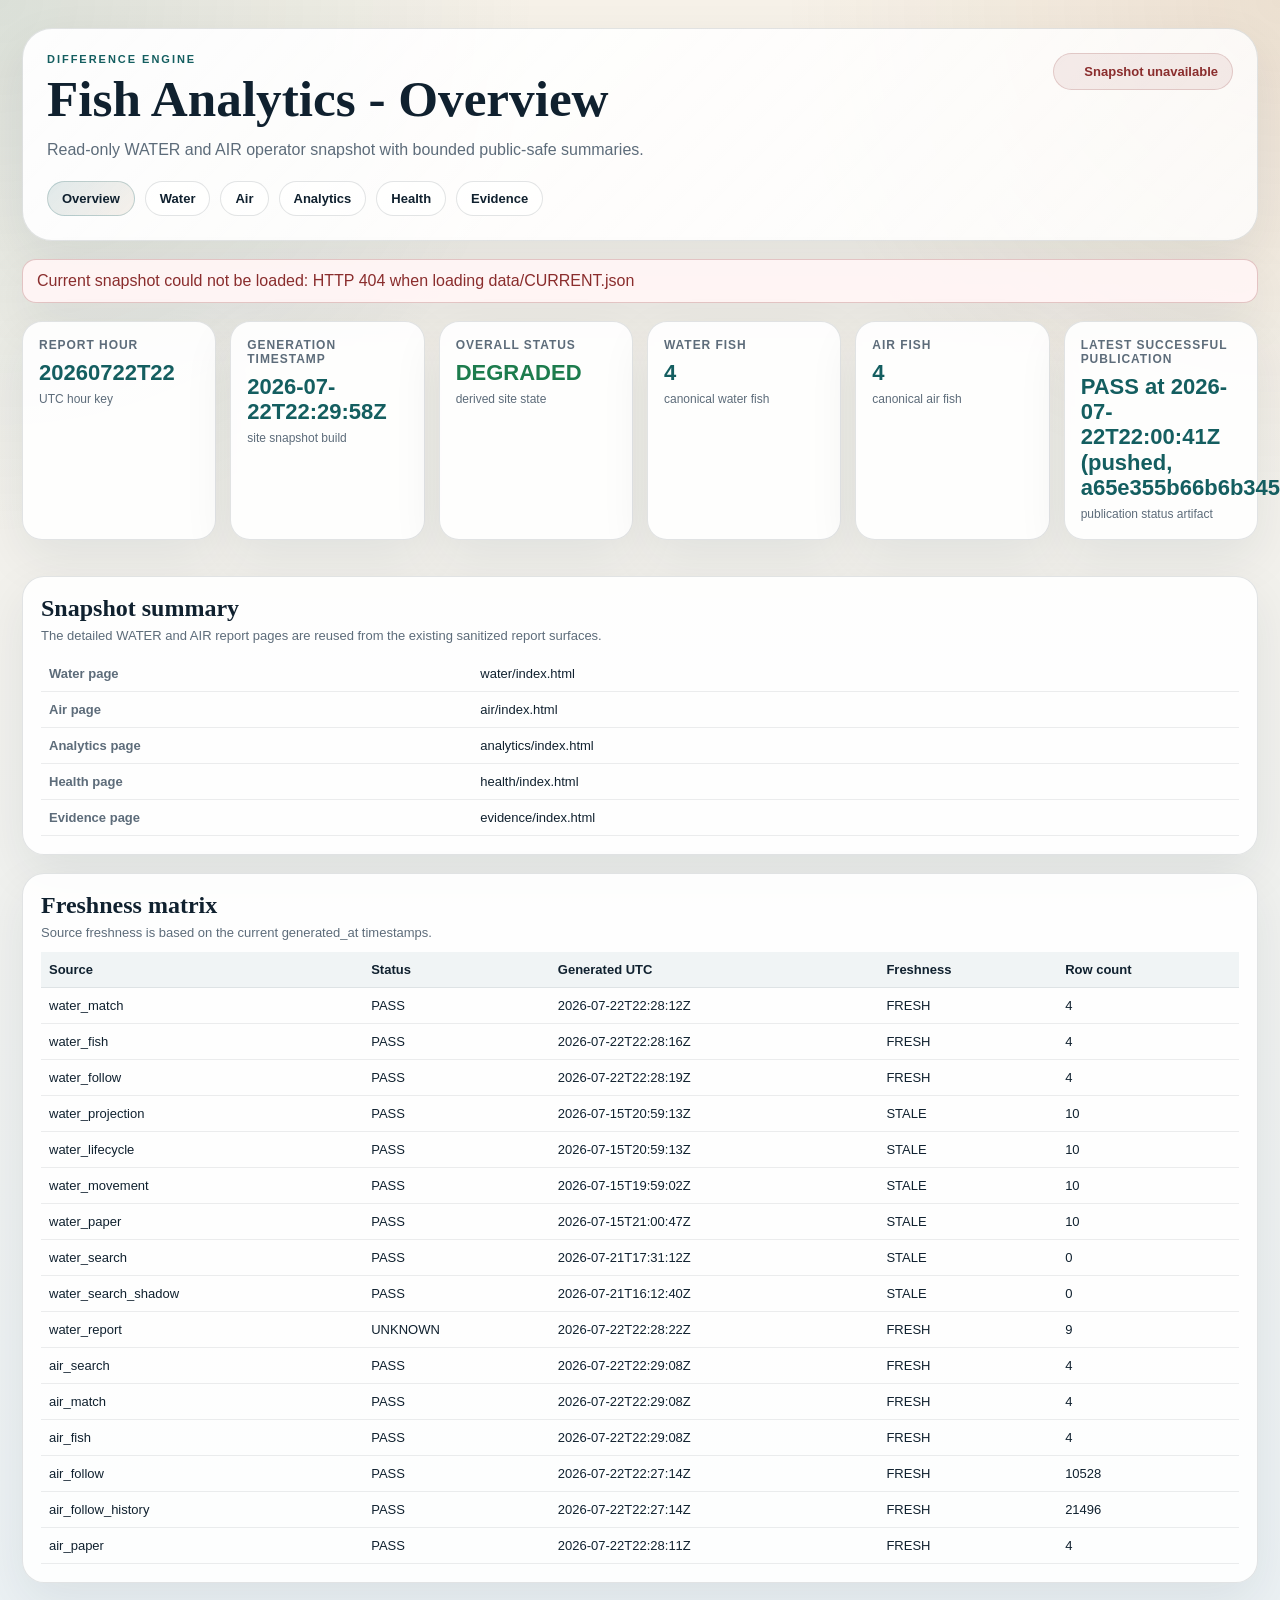
==== commit 54ed2ea9: "site: update public data generation 20260722T22-62667e7c94e7" ====
--- a/index.html
+++ b/index.html
@@ -7,7 +7,7 @@
   <link rel="stylesheet" href="assets/app.css" />
 </head>
 <body>
-  <div class="page-shell" data-page-root data-page="overview" data-generation-id="20260720T22-ddba204bbffa" data-snapshot-url="data/CURRENT.json">
+  <div class="page-shell" data-page-root data-page="overview" data-generation-id="20260722T22-62667e7c94e7" data-snapshot-url="data/CURRENT.json">
     <header class="hero">
       <div class="hero-top">
         <div>
@@ -23,13 +23,13 @@
     <main><div class="metric-grid">
             <article class="metric-card gold">
               <div class="metric-label">Report hour</div>
-              <div class="metric-value">20260720T22</div>
+              <div class="metric-value">20260722T22</div>
               <div class="metric-detail">UTC hour key</div>
             </article>
 
             <article class="metric-card teal">
               <div class="metric-label">Generation timestamp</div>
-              <div class="metric-value">2026-07-20T22:38:34Z</div>
+              <div class="metric-value">2026-07-22T22:29:58Z</div>
               <div class="metric-detail">site snapshot build</div>
             </article>
 
@@ -53,7 +53,7 @@
 
             <article class="metric-card gold">
               <div class="metric-label">Latest successful publication</div>
-              <div class="metric-value">PASS at 2026-07-20T11:00:23Z (pushed, 9899e1ba8f44683d619733f6397f3b265cc96e9f)</div>
+              <div class="metric-value">PASS at 2026-07-22T22:00:41Z (pushed, a65e355b66b6b3459696986369af9595dc6f19c6)</div>
               <div class="metric-detail">publication status artifact</div>
             </article>
             </div>
@@ -70,10 +70,10 @@
         <h2>Freshness matrix</h2>
         <div class="subtitle">Source freshness is based on the current generated_at timestamps.</div>
       </div>
-      <div class="table-wrap"><table class="data-table"><thead><tr><th>Source</th><th>Status</th><th>Generated UTC</th><th>Freshness</th><th>Row count</th></tr></thead><tbody><tr><td>water_match</td><td>PASS</td><td>2026-07-20T22:33:20Z</td><td>FRESH</td><td>4</td></tr><tr><td>water_fish</td><td>PASS</td><td>2026-07-20T22:33:27Z</td><td>FRESH</td><td>4</td></tr><tr><td>water_follow</td><td>PASS</td><td>2026-07-20T22:33:30Z</td><td>FRESH</td><td>4</td></tr><tr><td>water_projection</td><td>PASS</td><td>2026-07-15T20:59:13Z</td><td>STALE</td><td>10</td></tr><tr><td>water_lifecycle</td><td>PASS</td><td>2026-07-15T20:59:13Z</td><td>STALE</td><td>10</td></tr><tr><td>water_movement</td><td>PASS</td><td>2026-07-15T19:59:02Z</td><td>STALE</td><td>10</td></tr><tr><td>water_paper</td><td>PASS</td><td>2026-07-15T21:00:47Z</td><td>STALE</td><td>10</td></tr><tr><td>water_search</td><td>PASS</td><td>2026-07-20T22:33:17Z</td><td>FRESH</td><td>0</td></tr><tr><td>water_search_shadow</td><td>PASS</td><td>2026-07-20T22:33:17Z</td><td>FRESH</td><td>0</td></tr><tr><td>water_report</td><td>UNKNOWN</td><td>2026-07-20T22:34:04Z</td><td>FRESH</td><td>9</td></tr><tr><td>air_search</td><td>PASS</td><td>2026-07-20T22:37:46Z</td><td>FRESH</td><td>4</td></tr><tr><td>air_match</td><td>PASS</td><td>2026-07-20T22:37:46Z</td><td>FRESH</td><td>4</td></tr><tr><td>air_fish</td><td>PASS</td><td>2026-07-20T22:37:46Z</td><td>FRESH</td><td>4</td></tr><tr><td>air_follow</td><td>PASS</td><td>2026-07-20T22:35:03Z</td><td>FRESH</td><td>5660</td></tr><tr><td>air_follow_history</td><td>PASS</td><td>2026-07-20T22:35:03Z</td><td>FRESH</td><td>11760</td></tr><tr><td>air_paper</td><td>PASS</td><td>2026-07-20T22:35:57Z</td><td>FRESH</td><td>4</td></tr></tbody></table></div>
+      <div class="table-wrap"><table class="data-table"><thead><tr><th>Source</th><th>Status</th><th>Generated UTC</th><th>Freshness</th><th>Row count</th></tr></thead><tbody><tr><td>water_match</td><td>PASS</td><td>2026-07-22T22:28:12Z</td><td>FRESH</td><td>4</td></tr><tr><td>water_fish</td><td>PASS</td><td>2026-07-22T22:28:16Z</td><td>FRESH</td><td>4</td></tr><tr><td>water_follow</td><td>PASS</td><td>2026-07-22T22:28:19Z</td><td>FRESH</td><td>4</td></tr><tr><td>water_projection</td><td>PASS</td><td>2026-07-15T20:59:13Z</td><td>STALE</td><td>10</td></tr><tr><td>water_lifecycle</td><td>PASS</td><td>2026-07-15T20:59:13Z</td><td>STALE</td><td>10</td></tr><tr><td>water_movement</td><td>PASS</td><td>2026-07-15T19:59:02Z</td><td>STALE</td><td>10</td></tr><tr><td>water_paper</td><td>PASS</td><td>2026-07-15T21:00:47Z</td><td>STALE</td><td>10</td></tr><tr><td>water_search</td><td>PASS</td><td>2026-07-21T17:31:12Z</td><td>STALE</td><td>0</td></tr><tr><td>water_search_shadow</td><td>PASS</td><td>2026-07-21T16:12:40Z</td><td>STALE</td><td>0</td></tr><tr><td>water_report</td><td>UNKNOWN</td><td>2026-07-22T22:28:22Z</td><td>FRESH</td><td>9</td></tr><tr><td>air_search</td><td>PASS</td><td>2026-07-22T22:29:08Z</td><td>FRESH</td><td>4</td></tr><tr><td>air_match</td><td>PASS</td><td>2026-07-22T22:29:08Z</td><td>FRESH</td><td>4</td></tr><tr><td>air_fish</td><td>PASS</td><td>2026-07-22T22:29:08Z</td><td>FRESH</td><td>4</td></tr><tr><td>air_follow</td><td>PASS</td><td>2026-07-22T22:27:14Z</td><td>FRESH</td><td>10528</td></tr><tr><td>air_follow_history</td><td>PASS</td><td>2026-07-22T22:27:14Z</td><td>FRESH</td><td>21496</td></tr><tr><td>air_paper</td><td>PASS</td><td>2026-07-22T22:28:11Z</td><td>FRESH</td><td>4</td></tr></tbody></table></div>
     </section>
     </main>
   </div>
-  <script type="module" src="assets/app.js" data-snapshot-url="data/CURRENT.json" data-generation-id="20260720T22-ddba204bbffa"></script>
+  <script type="module" src="assets/app.js" data-snapshot-url="data/CURRENT.json" data-generation-id="20260722T22-62667e7c94e7"></script>
 </body>
 </html>
